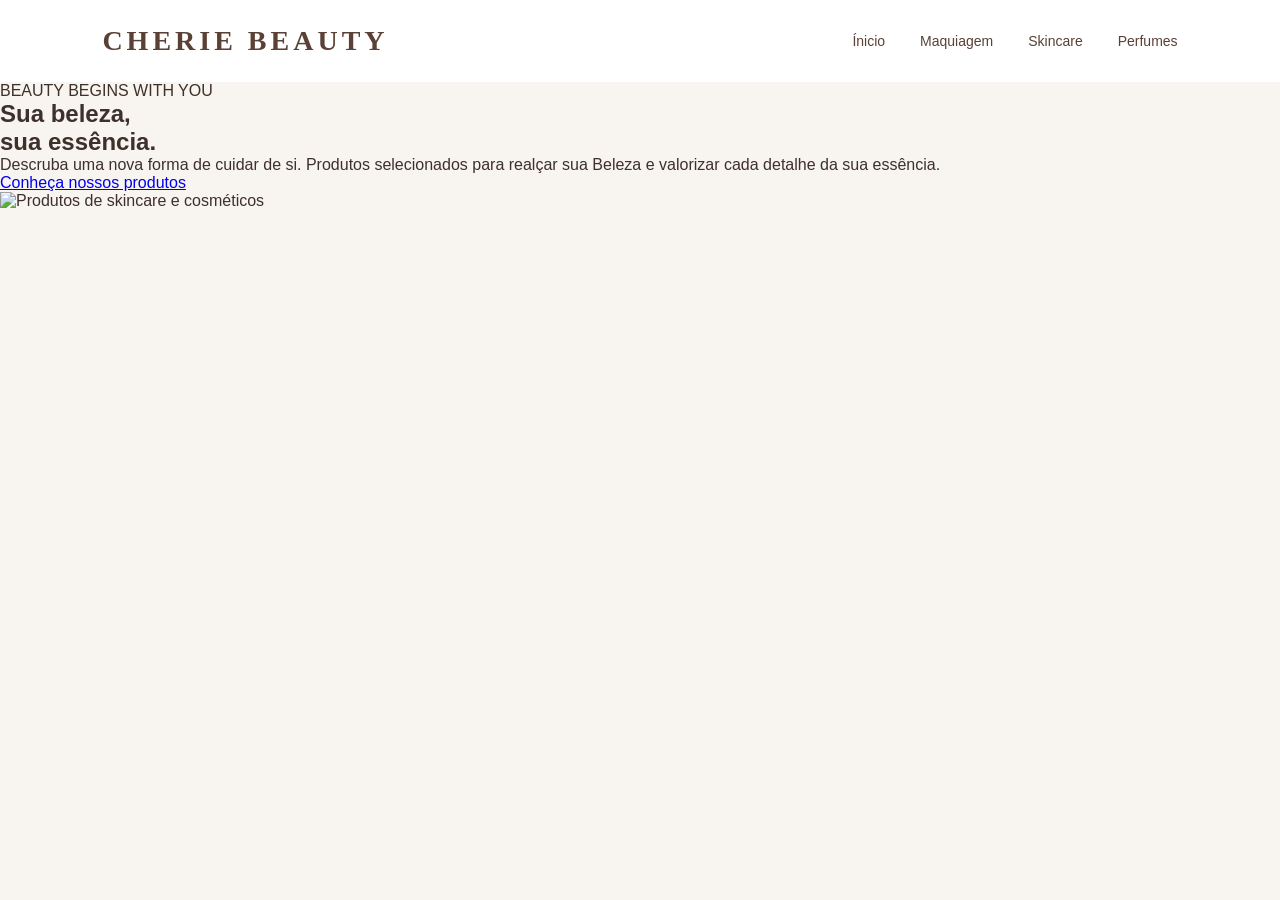
==== index.html @ bd447da7 "feat: add initial hero section" ====
<!DOCTYPE html>
<html lang="en">
<head>
    <meta charset="UTF-8">
    <meta name="viewport" content="width=device-width, initial-scale=1.0">
    <title>CHERIE BEAUTY | Beleza e Elegância</title>
    <link rel ="stylesheet" href="css/style.css">
</head>
<body>
    
    <header>
        <h1>CHERIE BEAUTY</h1>
        <nav>
            <ul>
                <li><a href="#">Ínicio</a></li>
                <li><a href="#">Maquiagem</a></li>
                <li><a href="#">Skincare</a></li>
                <li><a href="#">Perfumes</a></li>
            </ul>
        </nav>
    </header>
    <main>

        <section class="hero">
            <div class="hero-content">
                <span class="hero-subtit">BEAUTY BEGINS WITH YOU</span>
                <h2>Sua beleza, <br> sua essência.</h2>
                <p>Descruba uma nova forma de cuidar de si.
                    Produtos selecionados para realçar sua Beleza
                    e valorizar cada detalhe da sua essência.
                </p>
                <a href="#produtos" class="hero-button">
                    Conheça nossos produtos
                </a>
            </div>

            <div class="hero-image">
                <img src="https://images.unsplash.com/photo-1608248543803-ba4f8c70ae0b?w=1000"
                alt="Produtos de skincare e cosméticos">
            </div>

        </section>

    </main>

    <footer>

    </footer>
    <script src="js/script.js"></script> <!--Conecta ao javascript
</body>
</html>
---- css/style.css ----
/* =====================
    CHERIE BEAUTY - ESTILIZAÇÃO
========================*/

*{
    margin: 0;
    padding: 0;
    box-sizing: border-box;
}
/* corpo da pagina*/
body {
    font-family: Arial,sans-serif;
    background-color: #f8f4ef;
    color: #3e302a;
}

/* cabeçalho da página*/
header {
    display:flex;
    justify-content: space-between;
    align-items: center;
    padding: 25px 8%;
    background-color: #FFFFFF;
}

/* nome da marca*/
header h1 {
    font-family: Georgia, serif;
    font-size: 28px;
    letter-spacing: 4px;
    color: #5a4035;
}

/* menu de navegação*/
nav ul {
    display: flex;
    list-style: none;
    gap: 35px;
}

nav a {
    text-decoration: none;
    color: #5a4035;
    font-size: 14px;
    transition: color 0.4s;
}

nav a:hover {
    color: #b18a62;
}
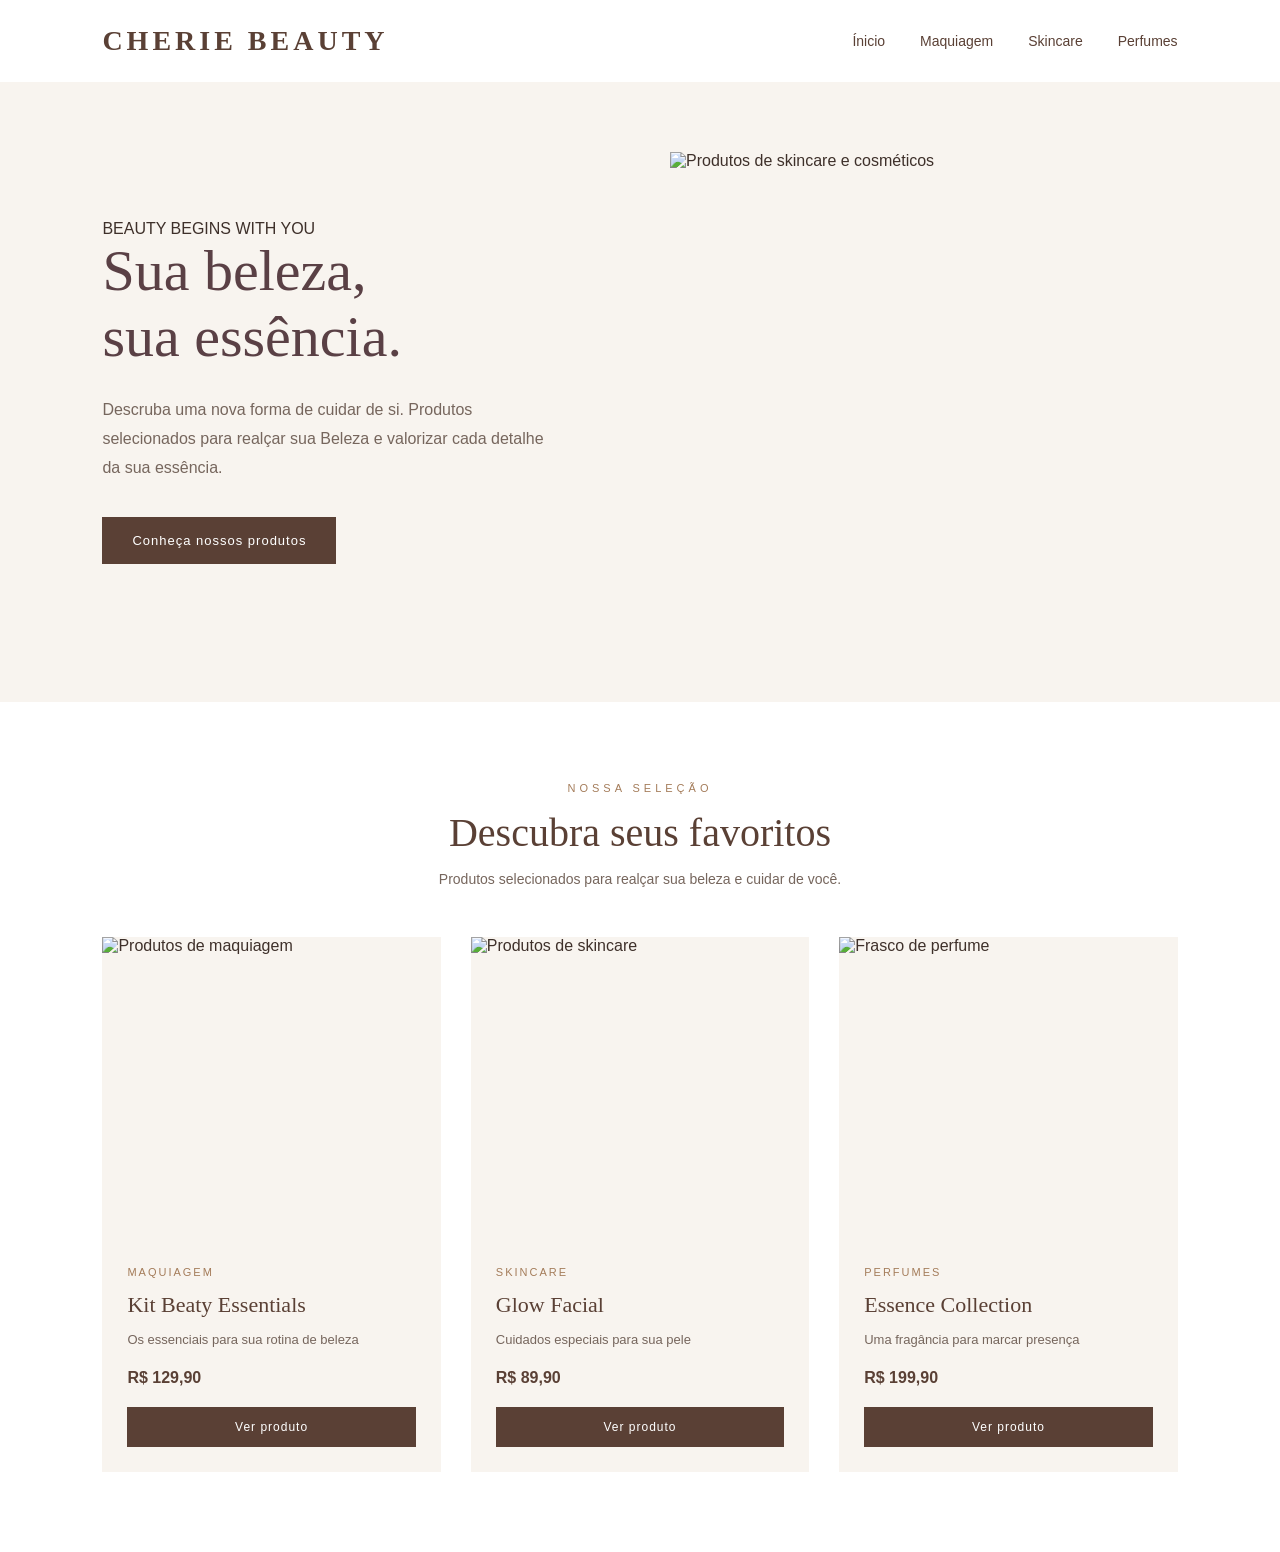
==== commit 54e9e454: "feat: add product category pages" ====
--- a/index.html
+++ b/index.html
@@ -1,5 +1,5 @@
 <!DOCTYPE html>
-<html lang="en">
+<html lang="pt-BR">
 <head>
     <meta charset="UTF-8">
     <meta name="viewport" content="width=device-width, initial-scale=1.0">
@@ -12,10 +12,10 @@
         <h1>CHERIE BEAUTY</h1>
         <nav>
             <ul>
-                <li><a href="#">Ínicio</a></li>
-                <li><a href="#">Maquiagem</a></li>
-                <li><a href="#">Skincare</a></li>
-                <li><a href="#">Perfumes</a></li>
+                <li><a href="index.html">Ínicio</a></li>
+                <li><a href="maquiagem.html">Maquiagem</a></li>
+                <li><a href="skincare.html">Skincare</a></li>
+                <li><a href="perfumes.html">Perfumes</a></li>
             </ul>
         </nav>
     </header>
@@ -38,7 +38,59 @@
                 <img src="https://images.unsplash.com/photo-1608248543803-ba4f8c70ae0b?w=1000"
                 alt="Produtos de skincare e cosméticos">
             </div>
+        </section>
 
+        <section class="products" id="produtos">
+
+            <div class="section-header">
+                <span class="section-subtitle">NOSSA SELEÇÃO</span>
+                <h2>Descubra seus favoritos</h2>
+                <p>Produtos selecionados para realçar sua beleza e cuidar de você.</p>
+            </div>
+
+            <div class="products-grid">
+                <article class="product-card">
+                    <div class="product-image">
+                        <img src="https://images.unsplash.com/photo-1596462502278-27bfdc403348?w=600"
+                        alt="Produtos de maquiagem">
+                    </div>
+                    <div class="product-info">
+                        <span class="product-category">Maquiagem</span>
+                        <h3>Kit Beaty Essentials</h3>
+                        <p>Os essenciais para sua rotina de beleza</p>
+                        <strong>R$ 129,90</strong>
+                        <a href="#" class="product-button">Ver produto</a>
+                    </div>
+                </article>
+
+                <article class="product-card">
+                    <div class="product-image">
+                        <img src="https://images.unsplash.com/photo-1608248543803-ba4f8c70ae0b?w=600"
+                        alt="Produtos de skincare">
+                    </div>
+                    <div class="product-info">
+                        <span class="product-category">Skincare</span>
+                        <h3>Glow Facial</h3>
+                        <p>Cuidados especiais para sua pele</p>
+                        <strong>R$ 89,90</strong>
+                        <a href="#" class="product-button">Ver produto</a>
+                    </div>
+                </article>
+
+                <article class="product-card">
+                    <div class="product-image">
+                        <img src="https://images.unsplash.com/photo-1541643600914-78b084683601?w=600"
+                        alt="Frasco de perfume">
+                    </div>
+                    <div class="product-info">
+                        <span class="product-category">Perfumes</span>
+                        <h3>Essence Collection</h3>
+                        <p>Uma fragância para marcar presença</p>
+                        <strong>R$ 199,90</strong>
+                        <a href="#" class="product-button">Ver produto</a>
+                    </div>
+                </article>
+            </div>
         </section>
 
     </main>
--- a/css/style.css
+++ b/css/style.css
@@ -47,4 +47,232 @@
 
 nav a:hover {
     color: #b18a62;
+}
+
+/*estilizando a hero section*/
+.hero {
+    display: flex;
+    align-items: center;
+    justify-content: space-between;
+    gap: 60px;
+    padding: 70px 8%;
+}
+
+/* conteudo textual*/
+.hero-content{
+    flex: 1;
+}
+
+.hero-subtitle {
+    display: block;
+    font-size: 12px;
+    letter-spacing: 4px;
+    color: #a47c5a;
+    margin-bottom: 25px;
+}
+
+.hero-content h2 {
+    font-family: Georgia, serif;
+    font-size: 58px;
+    font-weight: normal;
+    line-height: 1.15;
+    color: #5a4045;
+    margin-bottom: 25px;
+}
+
+.hero-content p {
+    font-size: 16px;
+    line-height: 1.8;
+    color: #76665d;
+    max-width: 450px;
+    margin-bottom: 35px;
+}
+
+/* Botão principal */
+
+.hero-button {
+    display: inline-block;
+    background-color: #5a4035;
+    color: #FFFFFF;
+    text-decoration: none;
+    padding: 16px 30px;
+    font-size: 13px;
+    letter-spacing: 1px;
+    transition: background-color 0.3s;
+}
+
+.hero-button:hover {
+    background-color: #A47C5A;
+}
+
+.hero-image {
+    flex: 1;
+}
+
+.hero-image img {
+    width: 100%;
+    height: 480px;
+    object-fit: cover;
+    display: block;
+}
+
+
+/* Responsividade da hero section (rodando em celular) */
+@media (max-width: 768px) {
+    .hero {
+        flex-direction: column;
+        padding: 45px 6%;
+        gap: 35px;
+    }
+    
+    .hero-content {
+        width: 100%;
+    }
+
+    .hero-content h2 {
+        font-size: 14px;
+    }
+
+    .hero-content p {
+        font-size: 14px;
+    }
+
+    .hero-image {
+        width: 100%;
+    }
+}
+
+
+/* Catalogo de Produto*/
+
+.products {
+    padding: 80px 8%;
+    background-color: #FFFFFF;
+}
+
+.section-header {
+    text-align: center;
+    margin-bottom: 50px;
+}
+
+.section-subtitle {
+    display: block;
+    font-size: 11px;
+    letter-spacing: 4px;
+    color: #A47C5A;
+    margin-bottom: 15px;
+}
+
+
+.section-header h2 {
+    font-family: Georgia, serif;
+    font-size: 40px;
+    font-weight: normal;
+    color: #5a4035;
+    margin-bottom: 15px;
+}
+
+.section-header p {
+    font-size: 14px;
+    color: #76665d;
+}
+
+/*Grade de produtos*/
+
+.products-grid {
+    display: grid;
+    grid-template-columns: repeat(3, 1fr);
+    gap: 30px;
+}
+
+.product-card {
+    background-color: #f8f4ef;
+    overflow: hidden;
+}
+
+.product-image {
+    width: 100%;
+    height: 300px;
+    overflow: hidden;
+}
+
+.product-image img {
+    width: 100%;
+    height: 100%;
+    object-fit: cover;
+    display: block;
+    transition: transform 0.4s;
+}
+
+.product-card:hover .product-image img {
+    transform: scale(1.05);
+}
+
+.product-info {
+    padding: 25px;
+}
+
+.product-category {
+    font-size: 11px;
+    letter-spacing: 2px;
+    text-transform: uppercase;
+    color: #A47C5A;
+}
+
+.product-info h3 {
+    font-family: Georgia, serif;
+    font-size: 22px;
+    font-weight: normal;
+    color: #5a4035;
+    margin: 12px 0;
+}
+
+.product-info p {
+    font-size: 13px;
+    line-height: 1.6;
+    color: #76665d;
+    margin-bottom: 18px;
+}
+
+.product-info strong {
+    display: block;
+    font-size: 16px;
+    color: #5a4035;
+    margin-bottom: 20px;
+}
+
+/* Botão do produto */
+
+.product-button {
+    display: block;
+    text-align: center;
+    padding: 13px;
+    background-color: #5a4035;
+    color: #FFFFFF;
+    text-decoration: none;
+    font-size: 12px;
+    letter-spacing: 1px;
+    transition: background-color 0.3s;
+}
+
+.product-button:hover {
+    background-color: #A47C5A;
+}
+
+/* Responsividade */
+
+@media (max-width: 768px) {
+    .products {
+        padding: 60px 6%;
+    }
+    .section-header h2 {
+        font-size: 32px;
+    }
+    .products-grid {
+        grid-template-columns: 1fr;
+        gap: 25px;
+    }
+    .product-image {
+        height: 280px;
+    }
 }
